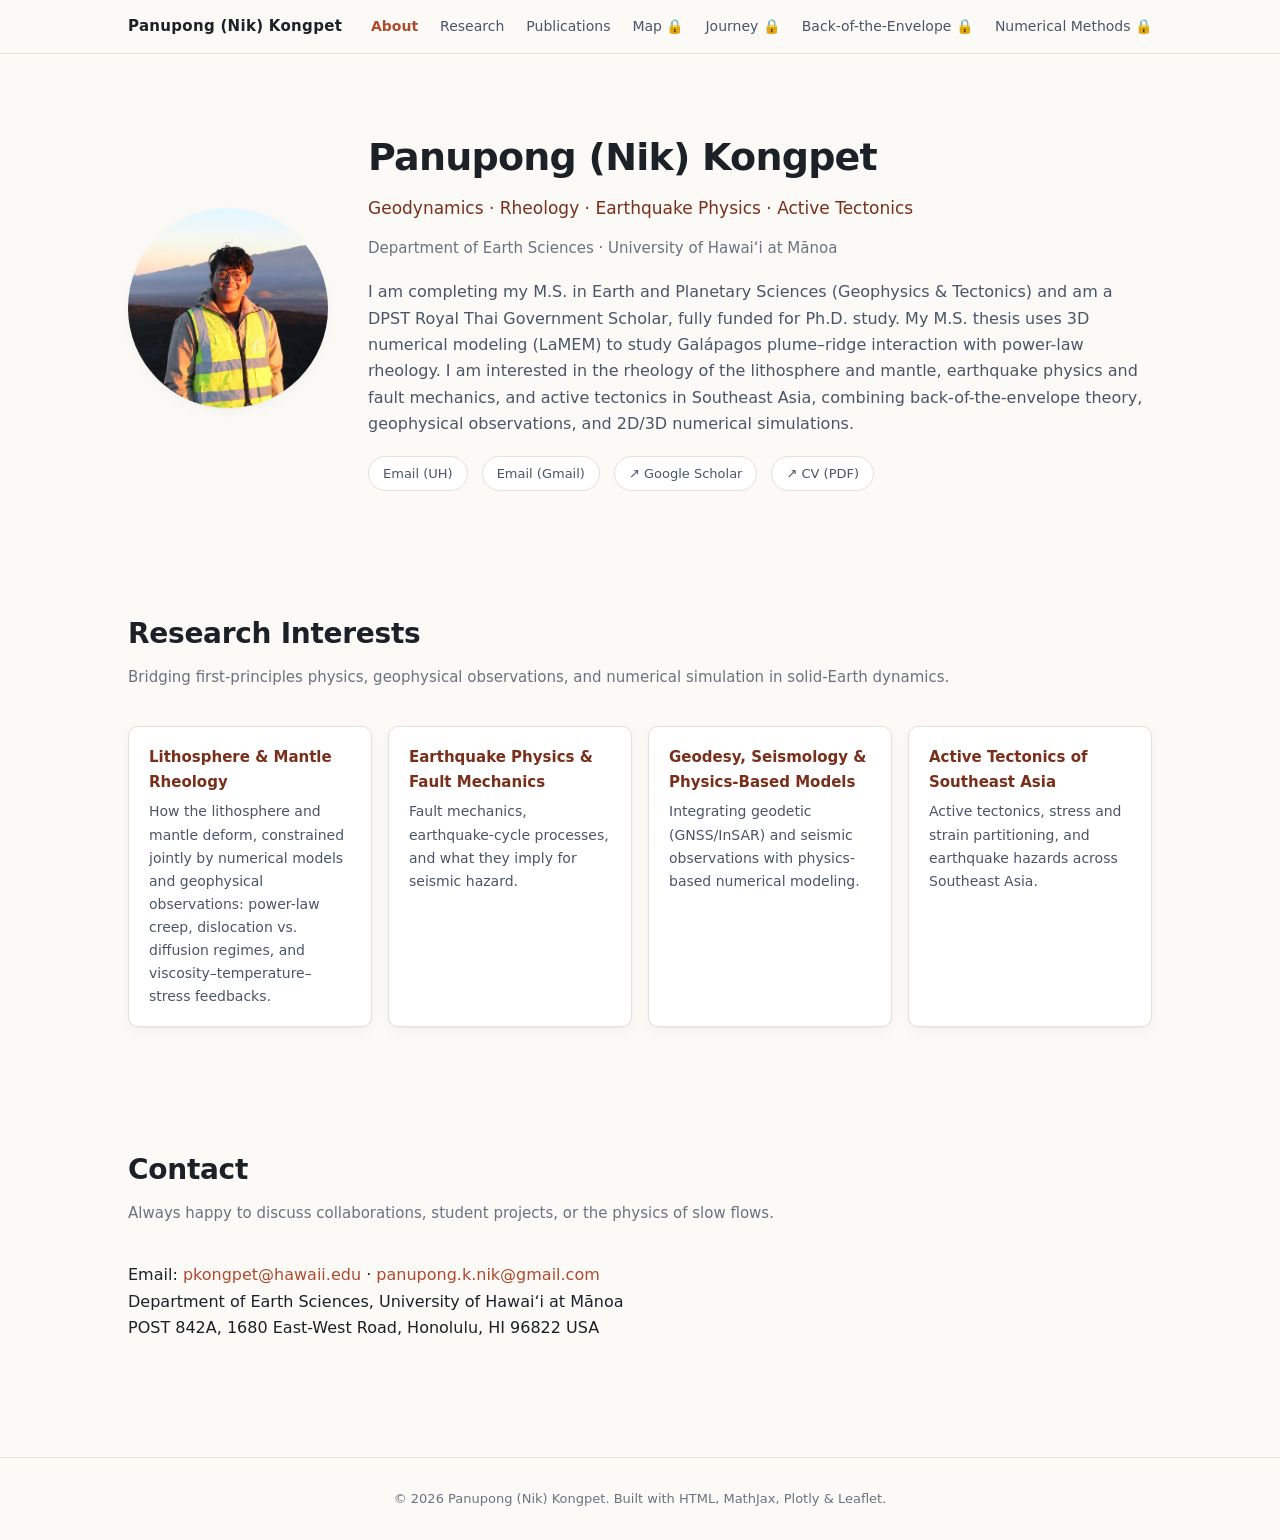
==== index.html @ 11a7fbb1 "Add files via upload" ====
<!DOCTYPE html>
<html lang="en">
<head>
<meta charset="UTF-8" />
<meta name="viewport" content="width=device-width, initial-scale=1.0" />
<title>About — Panupong (Nik) Kongpet</title>
<link rel="stylesheet" href="styles.css" />

</head>
<body>

<nav class="topnav">
  <div class="nav-inner">
    <a href="index.html" class="brand" style="text-decoration:none">Panupong (Nik) Kongpet</a>
    <div class="nav-links">
      <a href="index.html">About</a>
      <a href="research.html">Research</a>
      <a href="publications.html">Publications</a>
      <a href="map.html" title="Password required">Map 🔒</a>
      <a href="journey.html" title="Password required">Journey 🔒</a>
      <a href="analytical.html" title="Password required">Back-of-the-Envelope 🔒</a>
      <a href="numerical-methods.html" title="Password required">Numerical Methods 🔒</a>
    </div>
  </div>
</nav>

<main>
  <section id="about" class="hero">
    <img class="avatar" src="profile.jpg" alt="Portrait of Panupong (Nik) Kongpet" />
    <div>
      <h1>Panupong (Nik) Kongpet</h1>
      <p class="title">Geodynamics · Rheology · Earthquake Physics · Active Tectonics</p>
      <p class="affil">Department of Earth Sciences · University of Hawaiʻi at Mānoa</p>
      <p class="bio">
        I am completing my M.S. in Earth and Planetary Sciences (Geophysics &amp; Tectonics) and am a
        DPST Royal Thai Government Scholar, fully funded for Ph.D. study. My M.S. thesis uses 3D numerical
        modeling (LaMEM) to study Galápagos plume–ridge interaction with power-law rheology. I am interested in
        the rheology of the lithosphere and mantle, earthquake physics and fault mechanics, and active tectonics
        in Southeast Asia, combining back-of-the-envelope theory, geophysical observations, and 2D/3D numerical
        simulations.
      </p>
      <div class="links">
        <a href="mailto:pkongpet@hawaii.edu">Email (UH)</a>
        <a href="mailto:panupong.k.nik@gmail.com">Email (Gmail)</a>
        <a href="https://scholar.google.com/citations?hl=en&amp;user=eHWc3DcAAAAJ" target="_blank" rel="noopener">↗ Google Scholar</a>
        <a href="#" target="_blank" rel="noopener">↗ CV (PDF)</a>
      </div>
    </div>
  </section>

  <section id="research">
    <h2>Research Interests</h2>
    <p class="section-sub">Bridging first-principles physics, geophysical observations, and numerical simulation in solid-Earth dynamics.</p>

    <div class="interests">
      <div class="interest-card">
        <h4>Lithosphere &amp; Mantle Rheology</h4>
        <p>How the lithosphere and mantle deform, constrained jointly by numerical models and geophysical observations: power-law creep, dislocation vs. diffusion regimes, and viscosity–temperature–stress feedbacks.</p>
      </div>
      <div class="interest-card">
        <h4>Earthquake Physics &amp; Fault Mechanics</h4>
        <p>Fault mechanics, earthquake-cycle processes, and what they imply for seismic hazard.</p>
      </div>
      <div class="interest-card">
        <h4>Geodesy, Seismology &amp; Physics-Based Models</h4>
        <p>Integrating geodetic (GNSS/InSAR) and seismic observations with physics-based numerical modeling.</p>
      </div>
      <div class="interest-card">
        <h4>Active Tectonics of Southeast Asia</h4>
        <p>Active tectonics, stress and strain partitioning, and earthquake hazards across Southeast Asia.</p>
      </div>
    </div>
  </section>

  <section id="contact">
    <h2>Contact</h2>
    <p class="section-sub">Always happy to discuss collaborations, student projects, or the physics of slow flows.</p>
    <p>
      Email: <a href="mailto:pkongpet@hawaii.edu">pkongpet@hawaii.edu</a> · <a href="mailto:panupong.k.nik@gmail.com">panupong.k.nik@gmail.com</a><br />
      Department of Earth Sciences, University of Hawaiʻi at Mānoa<br />
      POST 842A, 1680 East-West Road, Honolulu, HI 96822 USA
    </p>
  </section>

</main>

<footer>
  © <span id="year"></span> Panupong (Nik) Kongpet. Built with HTML, MathJax, Plotly &amp; Leaflet.
</footer>

<script src="shared.js"></script>

</body>
</html>
---- styles.css ----
:root {
  --bg: #fbfaf7;
  --surface: #ffffff;
  --ink: #1c2128;
  --ink-soft: #4a5568;
  --muted: #6b7280;
  --accent: #b04a2f;       /* terracotta — like hot mantle */
  --accent-deep: #7a2f1b;
  --cool: #2c5f7c;         /* cool ocean lithosphere */
  --line: #e5e1d8;
  --code-bg: #f4f1ea;
  --shadow: 0 1px 2px rgba(0,0,0,0.04), 0 4px 16px rgba(0,0,0,0.04);
  --maxw: 1080px;
}

* { box-sizing: border-box; }
html { scroll-behavior: smooth; }
body {
  margin: 0;
  font-family: 'Inter', -apple-system, BlinkMacSystemFont, 'Segoe UI', system-ui, sans-serif;
  color: var(--ink);
  background: var(--bg);
  line-height: 1.65;
  font-size: 16px;
}

a { color: var(--accent); text-decoration: none; }
a:hover { text-decoration: underline; }

/* ===== Navigation ===== */
nav.topnav {
  position: sticky; top: 0; z-index: 50;
  background: rgba(251, 250, 247, 0.92);
  backdrop-filter: blur(8px);
  border-bottom: 1px solid var(--line);
}
nav .nav-inner {
  max-width: var(--maxw);
  margin: 0 auto;
  padding: 14px 28px;
  display: flex; align-items: center; justify-content: space-between;
  gap: 16px;
}
nav .brand {
  font-weight: 600;
  font-size: 15px;
  letter-spacing: 0.02em;
  color: var(--ink);
}
nav .nav-links {
  display: flex; gap: 22px; flex-wrap: wrap;
}
nav .nav-links a {
  color: var(--ink-soft);
  font-size: 14px;
  font-weight: 500;
}
nav .nav-links a:hover { color: var(--accent); text-decoration: none; }

/* ===== Layout ===== */
main { max-width: var(--maxw); margin: 0 auto; padding: 0 28px; }
section { padding: 80px 0 40px 0; scroll-margin-top: 70px; }
section h2 {
  font-size: 28px;
  font-weight: 600;
  margin: 0 0 8px 0;
  letter-spacing: -0.01em;
}
section .section-sub {
  color: var(--muted);
  margin: 0 0 36px 0;
  font-size: 15px;
}

/* ===== Hero / Profile ===== */
.hero {
  display: grid;
  grid-template-columns: 200px 1fr;
  gap: 40px;
  align-items: center;
  padding-top: 72px;
}
.hero .avatar {
  width: 200px;
  height: 200px;
  border-radius: 50%;
  object-fit: cover;
  object-position: center;
  display: block;
  box-shadow: var(--shadow);
}
.hero h1 {
  font-size: 38px;
  margin: 0 0 6px 0;
  font-weight: 600;
  letter-spacing: -0.02em;
}
.hero .title {
  color: var(--accent-deep);
  font-size: 17px;
  margin: 0 0 14px 0;
  font-weight: 500;
}
.hero .affil {
  color: var(--muted);
  margin: 0 0 18px 0;
  font-size: 15px;
}
.hero .bio { color: var(--ink-soft); margin: 0 0 18px 0; }
.hero .links { display: flex; gap: 14px; flex-wrap: wrap; }
.hero .links a {
  display: inline-flex; align-items: center; gap: 6px;
  padding: 6px 14px;
  border: 1px solid var(--line);
  border-radius: 999px;
  color: var(--ink-soft);
  font-size: 13px;
  background: var(--surface);
  transition: all 0.15s ease;
}
.hero .links a:hover {
  border-color: var(--accent);
  color: var(--accent);
  text-decoration: none;
}

/* ===== Research interests ===== */
.interests {
  display: grid;
  grid-template-columns: repeat(auto-fit, minmax(220px, 1fr));
  gap: 16px;
  margin-top: 28px;
}
.interest-card {
  background: var(--surface);
  border: 1px solid var(--line);
  padding: 18px 20px;
  border-radius: 10px;
  box-shadow: var(--shadow);
}
.interest-card h4 {
  margin: 0 0 6px 0;
  font-size: 15px;
  color: var(--accent-deep);
}
.interest-card p {
  margin: 0;
  font-size: 14px;
  color: var(--ink-soft);
}

/* ===== Publications ===== */
.pub {
  padding: 18px 0;
  border-bottom: 1px solid var(--line);
}
.pub:last-child { border-bottom: none; }
h3.pub-group {
  font-size: 17px;
  font-weight: 600;
  color: var(--accent-deep);
  margin: 32px 0 4px 0;
  padding-bottom: 6px;
  border-bottom: 2px solid var(--line);
}
.pub .pub-title {
  font-weight: 600;
  color: var(--ink);
  margin: 0 0 4px 0;
  font-size: 16px;
}
.pub .pub-authors { color: var(--ink-soft); font-size: 14px; margin: 0 0 4px 0; }
.pub .pub-venue { color: var(--muted); font-style: italic; font-size: 14px; margin: 0 0 8px 0; }
.pub .pub-tags { display: flex; gap: 8px; flex-wrap: wrap; }
.pub .pub-tags a {
  font-size: 12px;
  padding: 2px 10px;
  border: 1px solid var(--line);
  border-radius: 4px;
  color: var(--ink-soft);
  background: var(--code-bg);
}
.pub .pub-tags a:hover { color: var(--accent); border-color: var(--accent); text-decoration: none; }

/* ===== Analytical solutions ===== */
.analytical-card {
  background: var(--surface);
  border: 1px solid var(--line);
  border-radius: 12px;
  padding: 28px 32px;
  margin-bottom: 32px;
  box-shadow: var(--shadow);
}
.analytical-card h3 {
  margin: 0 0 6px 0;
  font-size: 20px;
  font-weight: 600;
  color: var(--accent-deep);
}
.analytical-card .desc {
  color: var(--ink-soft);
  margin: 0 0 20px 0;
  font-size: 15px;
}
.eq-block {
  background: var(--code-bg);
  border-left: 3px solid var(--accent);
  padding: 14px 22px;
  margin: 16px 0;
  border-radius: 4px;
  overflow-x: auto;
}
.eq-block p {
  margin: 14px 0 4px 0;
  line-height: 1.5;
}
.eq-block p:first-child { margin-top: 4px; }
.eq-block p strong { color: var(--accent-deep); }
.eq-block mjx-container[display="true"] {
  margin-top: 2px !important;
  margin-bottom: 4px !important;
}
.params {
  display: grid;
  grid-template-columns: 1fr 1fr;
  gap: 14px 24px;
  margin: 18px 0;
}
.param {
  display: flex;
  flex-direction: column;
  gap: 4px;
}
.param label {
  font-size: 13px;
  color: var(--ink-soft);
  display: flex; justify-content: space-between;
}
.param label span.val { color: var(--accent-deep); font-weight: 600; font-variant-numeric: tabular-nums; }

/* Editable value input — used both inside slider labels and in sci-input rows */
.val-input {
  padding: 2px 6px;
  border: 1px solid var(--line);
  border-radius: 4px;
  font-size: 13px;
  font-family: inherit;
  background: var(--surface);
  color: var(--accent-deep);
  font-weight: 600;
  font-variant-numeric: tabular-nums;
  -moz-appearance: textfield;
}
.val-input::-webkit-outer-spin-button,
.val-input::-webkit-inner-spin-button {
  -webkit-appearance: none; margin: 0;
}
.val-input:focus {
  outline: none;
  border-color: var(--accent);
  box-shadow: 0 0 0 2px rgba(176,74,47,0.15);
}
.param label .val-input { width: 78px; text-align: right; }
.sci-input .val-input { width: 100%; text-align: right; }
.param input[type="range"] {
  -webkit-appearance: none;
  width: 100%;
  height: 4px;
  background: var(--line);
  border-radius: 2px;
  outline: none;
}
.param input[type="range"]::-webkit-slider-thumb {
  -webkit-appearance: none;
  width: 16px; height: 16px;
  border-radius: 50%;
  background: var(--accent);
  cursor: pointer;
  border: 2px solid white;
  box-shadow: 0 1px 3px rgba(0,0,0,0.2);
}
.param input[type="range"]::-moz-range-thumb {
  width: 16px; height: 16px;
  border-radius: 50%;
  background: var(--accent);
  cursor: pointer;
  border: 2px solid white;
}
.plot { width: 100%; height: 380px; margin-top: 16px; }

/* Mode toggle (composite vs diffusion-only) */
.mode-toggle {
  display: flex; gap: 6px; flex-wrap: wrap;
  background: var(--code-bg);
  padding: 5px;
  border-radius: 8px;
  margin: 4px 0 18px 0;
  width: fit-content;
}
.mode-toggle label {
  cursor: pointer;
  padding: 6px 14px;
  border-radius: 6px;
  font-size: 13px;
  color: var(--ink-soft);
  transition: all 0.15s ease;
  display: flex; align-items: center; gap: 6px;
}
.mode-toggle input[type="radio"] { display: none; }
.mode-toggle input[type="radio"]:checked + span {
  color: var(--accent-deep);
  font-weight: 600;
}
.mode-toggle label:has(input:checked) {
  background: var(--surface);
  box-shadow: 0 1px 3px rgba(0,0,0,0.08);
}

/* Mantissa slider + mantissa# + exponent# (scientific) input row */
.sci-input {
  display: grid;
  grid-template-columns: 1fr 64px auto 56px;
  gap: 8px;
  align-items: center;
}

/* Prefactor widget — unit dropdown + live conversion display */
.pref-meta {
  display: flex;
  gap: 10px;
  align-items: center;
  margin-top: 6px;
  font-size: 11.5px;
  color: var(--muted);
  flex-wrap: wrap;
}
.pref-unit {
  font-family: inherit;
  font-size: 11.5px;
  padding: 2px 6px;
  border: 1px solid var(--line);
  border-radius: 4px;
  background: var(--surface);
  color: var(--ink-soft);
  cursor: pointer;
}
.pref-conv {
  font-family: 'SF Mono', 'Menlo', monospace;
  font-size: 11px;
  color: var(--ink-soft);
}

/* Sub-card for Section 4 viscosity controls */
.visc-block {
  margin-top: 22px;
  padding: 18px 20px;
  background: var(--code-bg);
  border-radius: 10px;
  border-left: 3px solid var(--cool);
}
.visc-block h4 {
  margin: 0 0 4px 0;
  font-size: 14px;
  color: var(--cool);
  font-weight: 600;
}
.visc-block p {
  margin: 0 0 12px 0;
  font-size: 12.5px;
  color: var(--ink-soft);
}
.sci-input .sci-x10 {
  font-size: 12px;
  color: var(--muted);
  white-space: nowrap;
}
.sci-input input[type="number"] {
  width: 100%;
  padding: 4px 6px;
  border: 1px solid var(--line);
  border-radius: 4px;
  font-size: 13px;
  font-family: inherit;
  background: var(--surface);
  color: var(--ink);
  -moz-appearance: textfield;
}
.sci-input input[type="number"]::-webkit-outer-spin-button,
.sci-input input[type="number"]::-webkit-inner-spin-button {
  -webkit-appearance: none; margin: 0;
}
.sci-input input[type="number"]:focus {
  outline: none;
  border-color: var(--accent);
}
.vars-table {
  width: 100%;
  border-collapse: collapse;
  font-size: 14px;
  margin-top: 12px;
}
.vars-table th, .vars-table td {
  padding: 6px 10px;
  text-align: left;
  border-bottom: 1px solid var(--line);
}
.vars-table th { color: var(--muted); font-weight: 500; font-size: 12px; text-transform: uppercase; letter-spacing: 0.05em; }

/* ===== Numerical modeling ===== */
.model-grid {
  display: grid;
  grid-template-columns: repeat(auto-fit, minmax(280px, 1fr));
  gap: 20px;
}
.model-card {
  background: var(--surface);
  border: 1px solid var(--line);
  border-radius: 12px;
  overflow: hidden;
  box-shadow: var(--shadow);
  transition: transform 0.15s ease;
}
.model-card:hover { transform: translateY(-2px); }
.model-thumb {
  width: 100%; height: 180px;
  background: linear-gradient(135deg, var(--cool) 0%, #6b3a52 50%, var(--accent) 100%);
  position: relative;
  overflow: hidden;
}
.model-thumb svg { width: 100%; height: 100%; }
.model-card .body { padding: 18px 22px; }
.model-card h4 {
  margin: 0 0 6px 0;
  font-size: 16px;
  color: var(--ink);
}
.model-card p {
  margin: 0 0 10px 0;
  font-size: 14px;
  color: var(--ink-soft);
}
.model-card .badge {
  display: inline-block;
  font-size: 11px;
  padding: 2px 8px;
  background: var(--code-bg);
  color: var(--accent-deep);
  border-radius: 4px;
  margin-right: 6px;
  font-weight: 500;
  text-transform: uppercase;
  letter-spacing: 0.05em;
}

/* ===== Interactive map ===== */
.map-wrap {
  background: var(--surface);
  border: 1px solid var(--line);
  border-radius: 12px;
  overflow: hidden;
  box-shadow: var(--shadow);
}
#worldmap {
  width: 100%;
  height: 540px;
  background: #0a1622;
}
.map-legend {
  padding: 12px 18px;
  border-top: 1px solid var(--line);
  font-size: 13px;
  color: var(--ink-soft);
  display: flex; gap: 18px; flex-wrap: wrap; align-items: center;
}
.map-legend .swatch {
  display: inline-block; width: 14px; height: 14px;
  border-radius: 3px; margin-right: 6px; vertical-align: middle;
  border: 1px solid rgba(0,0,0,0.1);
}
.map-note {
  margin-top: 14px;
  font-size: 13px;
  color: var(--muted);
  line-height: 1.55;
}
/* Leaflet pane styling tweaks */
.leaflet-container { font-family: inherit; }
.leaflet-control-layers { font-size: 13px; }
.leaflet-popup-content { font-size: 13px; }

/* Hot-spot star marker (transparent background — only the SVG star shows) */
.hotspot-star-icon {
  background: transparent;
  border: none;
}

/* Permanent two-letter code beside the orange (Ito 2003 ridge) hot spots */
.leaflet-tooltip.hotspot-label {
  background: rgba(255,255,255,0.88);
  border: 1px solid #7a2f1b;
  color: #1c2128;
  font-weight: 600;
  font-size: 11px;
  padding: 1px 5px;
  border-radius: 3px;
  box-shadow: none;
  white-space: nowrap;
}
.leaflet-tooltip.hotspot-label::before { display: none; }

/* Legend swatch shaped like a star (clip-path) for hot-spot rows */
.map-legend .swatch.swatch-star {
  clip-path: polygon(
    50%   0%,  61%  35%,  98%  35%,  68%  57%,
    79%  91%,  50%  70%,  21%  91%,  32%  57%,
     2%  35%,  39%  35%
  );
  border-radius: 0;
  border: none;
}

/* Geochem-sample legend swatch — discrete Ito 2003 ramp */
.map-legend .swatch.swatch-circle {
  background: linear-gradient(to right,
    #ffec8a 0%,    #ffec8a 20%,
    #ff9a30 20%,   #ff9a30 40%,
    #e8561c 40%,   #e8561c 60%,
    #a52214 60%,   #a52214 80%,
    #5d1208 80%,   #5d1208 100%);
  border: none;
  border-radius: 50%;
}

/* Sr-87/Sr-86 colorbar — matches Ito 2003 Fig 1 ramp, extended for crustal */
.sr-colorbar {
  padding: 10px 18px 14px 18px;
  border-top: 1px solid var(--line);
  font-size: 12px;
  color: var(--ink-soft);
}
.sr-colorbar .cb-title {
  display: block;
  font-size: 12px;
  margin-bottom: 6px;
  color: var(--ink-soft);
}
/* Discrete Sr colorbar — matches Ito 2003 Fig. 1 (5 bins over 0.7025–0.7050)
   with three extra dark bins to cover continental-rift values >0.7050.   */
.sr-colorbar .cb-bar {
  height: 14px;
  border-radius: 3px;
  border: 1px solid rgba(0,0,0,0.4);
  background: linear-gradient(
    to right,
    /* 0.7025 → 0.7050 : Ito 2003 bins (each 6.25 % wide) */
    #ffec8a 0%,    #ffec8a 6.25%,
    #ff9a30 6.25%, #ff9a30 12.5%,
    #e8561c 12.5%, #e8561c 18.75%,
    #a52214 18.75%,#a52214 25%,
    #5d1208 25%,   #5d1208 31.25%,
    /* 0.7050 → 0.7400 : crustal-extension bins */
    #3a0a06 31.25%,#3a0a06 50%,
    #1f0503 50%,   #1f0503 75%,
    #0a0200 75%,   #0a0200 100%
  );
}

/* Discrete Pb colorbar — DMM (blue) → HIMU (red), 8 evenly-spaced bins. */
.pb-colorbar { padding: 10px 18px 14px 18px; border-top: 1px solid var(--line);
  font-size: 12px; color: var(--ink-soft); }
.pb-colorbar .cb-title { display:block; font-size:12px; margin-bottom:6px; }
.pb-colorbar .cb-bar {
  height: 14px;
  border-radius: 3px;
  border: 1px solid rgba(0,0,0,0.4);
  background: linear-gradient(
    to right,
    #1a3a8a 0%,    #1a3a8a 12.5%,
    #3367c2 12.5%, #3367c2 25%,
    #4ea2c8 25%,   #4ea2c8 37.5%,
    #7fc69a 37.5%, #7fc69a 50%,
    #cdd96b 50%,   #cdd96b 62.5%,
    #f0a83a 62.5%, #f0a83a 75%,
    #dd5826 75%,   #dd5826 87.5%,
    #992411 87.5%, #992411 100%
  );
}
.pb-colorbar .cb-ticks {
  margin-top: 4px;
  position: relative;
  height: 14px;
  font-size: 10.5px;
  color: var(--muted);
}
.pb-colorbar .cb-ticks span {
  position: absolute;
  transform: translateX(-50%);
  white-space: nowrap;
  top: 0;
}

/* Sr/Pb color-mode radio row */
.color-mode-row {
  padding: 10px 18px 0;
  font-size: 13px;
  color: var(--ink-soft);
  display: flex; align-items: center; flex-wrap: wrap; gap: 14px;
}
.color-mode-row .cm-label { font-weight: 600; color: var(--ink); }
.color-mode-row label { cursor: pointer; }
.color-mode-row label input { margin-right: 4px; accent-color: var(--accent); vertical-align: middle; }
.color-mode-row .cm-hint { color: var(--muted); font-size: 12px; flex-basis: 100%; }
.sr-colorbar .cb-ticks {
  margin-top: 4px;
  position: relative;
  height: 14px;
  font-size: 10.5px;
  color: var(--muted);
}
.sr-colorbar .cb-ticks span {
  position: absolute;
  transform: translateX(-50%);
  white-space: nowrap;
  top: 0;
}

/* Layer toggles below the map (replaces in-map Leaflet layer control) */
.map-controls {
  border-top: 1px solid var(--line);
  padding: 14px 18px 16px;
  display: grid;
  grid-template-columns: repeat(auto-fit, minmax(220px, 1fr));
  gap: 14px 24px;
  background: var(--surface);
}
.map-controls .ctrl-group h4 {
  margin: 0 0 6px 0;
  font-size: 12px;
  font-weight: 600;
  letter-spacing: 0.04em;
  text-transform: uppercase;
  color: var(--ink);
}
.map-controls .ctrl-group label {
  display: block;
  font-size: 13px;
  color: var(--ink-soft);
  line-height: 1.55;
  cursor: pointer;
  user-select: none;
}
.map-controls .ctrl-group label input {
  margin-right: 7px;
  vertical-align: middle;
  accent-color: var(--accent);
}

/* ===== Footer ===== */
footer {
  border-top: 1px solid var(--line);
  margin-top: 60px;
  padding: 30px 28px;
  text-align: center;
  color: var(--muted);
  font-size: 13px;
}

/* ===== Section 7 — 3-up plot row (F, φ, η vs depth) ===== */
.porosity-plots {
  display: grid;
  grid-template-columns: repeat(3, minmax(0, 1fr));
  gap: 12px;
  margin-top: 16px;
}
.porosity-plots .porosity-plot {
  height: 520px;
  margin-top: 0;
  width: 100%;
  min-width: 0;
}
@media (max-width: 960px) {
  .porosity-plots { grid-template-columns: 1fr; }
  .porosity-plots .porosity-plot { height: 460px; }
}

/* ===== Section 8 — PRS vs plume-width editable table ===== */
.prs-table {
  width: 100%;
  border-collapse: collapse;
  font-size: 13px;
  background: var(--surface);
}
.prs-table th,
.prs-table td {
  padding: 8px 10px;
  border-bottom: 1px solid var(--line);
  text-align: left;
}
.prs-table th {
  font-weight: 600;
  color: var(--accent-deep);
  background: var(--code-bg);
  font-size: 12.5px;
}
.prs-table td input[type="number"] {
  width: 100%;
  padding: 4px 8px;
  border: 1px solid var(--line);
  border-radius: 4px;
  background: var(--surface);
  color: var(--ink);
  font-family: inherit;
  font-size: 13px;
  font-variant-numeric: tabular-nums;
  -moz-appearance: textfield;
}
.prs-table td input[type="number"]::-webkit-outer-spin-button,
.prs-table td input[type="number"]::-webkit-inner-spin-button {
  -webkit-appearance: none; margin: 0;
}
.prs-table td input[type="number"]:focus {
  outline: none;
  border-color: var(--accent);
  box-shadow: 0 0 0 2px rgba(176,74,47,0.15);
}
.prs-table .prs-del {
  background: transparent;
  border: 1px solid var(--line);
  border-radius: 4px;
  color: var(--muted);
  cursor: pointer;
  padding: 2px 8px;
  font-size: 14px;
  line-height: 1;
}
.prs-table .prs-del:hover {
  color: var(--accent);
  border-color: var(--accent);
}
.prs-btn {
  font-family: inherit;
  font-size: 13px;
  padding: 6px 14px;
  border-radius: 6px;
  border: 1px solid var(--accent);
  background: var(--accent);
  color: #fff;
  cursor: pointer;
  transition: all 0.15s ease;
}
.prs-btn:hover { filter: brightness(1.05); }
.prs-btn-ghost {
  background: var(--surface);
  color: var(--accent-deep);
}
.prs-btn-ghost:hover {
  background: var(--code-bg);
}

/* ===== Responsive ===== */
@media (max-width: 720px) {
  .hero { grid-template-columns: 1fr; text-align: center; }
  .hero .avatar { margin: 0 auto; width: 140px; height: 140px; font-size: 48px; }
  .hero .links { justify-content: center; }
  .params { grid-template-columns: 1fr; }
  section { padding: 56px 0 28px 0; }
  .analytical-card { padding: 22px 18px; }
}

/* ===== Journey / fieldwork blog ===== */
.journey-intro {
  max-width: 720px;
  margin: 0 0 36px 0;
  color: var(--ink-soft);
  font-size: 16px;
}
.journey-timeline {
  display: flex;
  flex-direction: column;
  gap: 28px;
  position: relative;
  padding-left: 28px;
  border-left: 2px solid var(--line);
}
.journey-post {
  background: var(--surface);
  border: 1px solid var(--line);
  border-radius: 12px;
  box-shadow: var(--shadow);
  overflow: hidden;
  position: relative;
}
.journey-post::before {
  content: '';
  position: absolute;
  left: -36px; top: 24px;
  width: 14px; height: 14px;
  border-radius: 50%;
  background: var(--accent);
  border: 3px solid var(--bg);
  box-shadow: 0 0 0 2px var(--line);
}
.journey-post .post-image {
  width: 100%;
  height: 220px;
  background: linear-gradient(135deg, var(--cool), var(--accent));
  display: flex; align-items: center; justify-content: center;
  color: white;
  font-size: 48px;
  font-weight: 600;
  letter-spacing: 0.05em;
  position: relative;
  overflow: hidden;
}
.journey-post .post-image .post-image-label {
  position: absolute;
  bottom: 12px; right: 16px;
  font-size: 11px;
  color: rgba(255,255,255,0.85);
  text-transform: uppercase;
  letter-spacing: 0.1em;
  font-weight: 500;
}
.journey-post .post-body {
  padding: 22px 28px 26px 28px;
}
.post-meta {
  display: flex; gap: 14px; flex-wrap: wrap;
  font-size: 12.5px;
  color: var(--muted);
  margin-bottom: 6px;
  align-items: center;
}
.post-date {
  font-weight: 600;
  color: var(--accent-deep);
  font-variant-numeric: tabular-nums;
}
.post-location { display: inline-flex; align-items: center; gap: 4px; }
.journey-post h3 {
  margin: 0 0 8px 0;
  font-size: 19px;
  font-weight: 600;
  letter-spacing: -0.01em;
  color: var(--ink);
}
.post-lede {
  margin: 0 0 14px 0;
  font-size: 15px;
  font-style: italic;
  color: var(--ink-soft);
  line-height: 1.55;
}
.post-text {
  margin: 0 0 12px 0;
  color: var(--ink);
  font-size: 15px;
  line-height: 1.7;
}
.post-tags {
  display: flex; gap: 6px; flex-wrap: wrap;
  margin-top: 16px;
  padding-top: 14px;
  border-top: 1px solid var(--line);
}
.post-tags .tag {
  font-size: 11px;
  padding: 3px 10px;
  background: var(--code-bg);
  color: var(--accent-deep);
  border-radius: 999px;
  font-weight: 500;
  text-transform: lowercase;
  letter-spacing: 0.02em;
}
@media (max-width: 600px) {
  .journey-timeline { padding-left: 18px; }
  .journey-post::before { left: -25px; }
  .journey-post .post-body { padding: 18px 18px 22px 18px; }
  .journey-post .post-image { height: 160px; font-size: 36px; }
}

/* ===== Active nav link (current page) ===== */
nav .nav-links a.active {
  color: var(--accent);
  font-weight: 600;
}

/* §14 — buoyancy-flux parameter inputs */
.bflux-params {
  display: flex; flex-wrap: wrap; gap: 14px; align-items: center;
  margin-top: 10px; font-size: 13px;
}
.bflux-params label { display: flex; align-items: center; gap: 6px; }
.bflux-params input {
  width: 80px; padding: 4px 6px; border: 1px solid #ccc;
  border-radius: 4px; font-size: 13px;
}

/* Section 15 — Ribe (1996) comparison: two panels side by side */
.r96c-grid {
  display: grid;
  grid-template-columns: 1fr 1fr;
  gap: 16px;
  margin-top: 16px;
}
.r96c-grid .plot { margin-top: 0; }
.prs-table td.r96c-out { font-variant-numeric: tabular-nums; color: var(--accent-deep); }
@media (max-width: 860px) {
  .r96c-grid { grid-template-columns: 1fr; }
}
.prs-table td input.r96c-eta {
  width: 100%; padding: 4px 8px; border: 1px solid var(--line); border-radius: 4px;
  background: var(--surface); color: var(--ink); font-family: inherit; font-size: 13px;
  font-variant-numeric: tabular-nums; min-width: 64px;
}

/* ===== Map v2 (thesis Fig. 1) — colour bars, legend swatches ===== */
.map-colorbars {
  display: grid; grid-template-columns: repeat(auto-fit, minmax(300px, 1fr));
  gap: 10px 32px; padding: 10px 18px 14px; border-top: 1px solid var(--line);
}
.cbar { font-size: 12px; color: var(--ink-soft); }
.cbar .cb-title { display: block; margin-bottom: 6px; }
.cbar .cb-row { display: flex; align-items: center; }
.cbar .cb-steps {
  flex: 1; display: flex; height: 14px;
  border: 1px solid rgba(0,0,0,0.45);
}
.cbar .cb-steps span { flex: 1; }
.cbar .cb-arrow { width: 0; height: 0; border-top: 8px solid transparent; border-bottom: 8px solid transparent; }
.cbar .cb-left  { border-right: 10px solid #000; }
.cbar .cb-right { border-left: 10px solid #000; }
.cbar .cb-ticks {
  position: relative; height: 15px; margin: 3px 10px 0;
  font-size: 10.5px; color: var(--muted);
}
.cbar .cb-ticks span { position: absolute; transform: translateX(-50%); white-space: nowrap; }
.cbar .cb-note { display: block; margin-top: 2px; font-size: 11.5px; color: var(--muted); }
.map-legend .swatch.swatch-ring { background: transparent; border: 2px solid #000; border-radius: 50%; }
.map-legend .swatch.swatch-dot  { background: #ec7832; border: 1px solid #333; border-radius: 50%; width: 9px; height: 9px; }
.map-legend .swatch.swatch-llsvp {
  height: 4px; border: none;
  background: repeating-linear-gradient(to right, #7b3294 0 9px, #fff 9px 12px);
  box-shadow: 0 0 0 1px #fff;
}
.leaflet-tooltip.hotspot-label { border: none; background: rgba(255,255,255,0.75); font-size: 9.5px; font-weight: 700; padding: 0 3px; line-height: 1.35; }
.hs-anchor { background: transparent; border: none; }
table.iso-pop { border-collapse: collapse; margin: 4px 0; font-size: 12px; }
table.iso-pop td { padding: 1px 8px 1px 0; }
table.iso-pop td:last-child { font-weight: 600; font-variant-numeric: tabular-nums; }
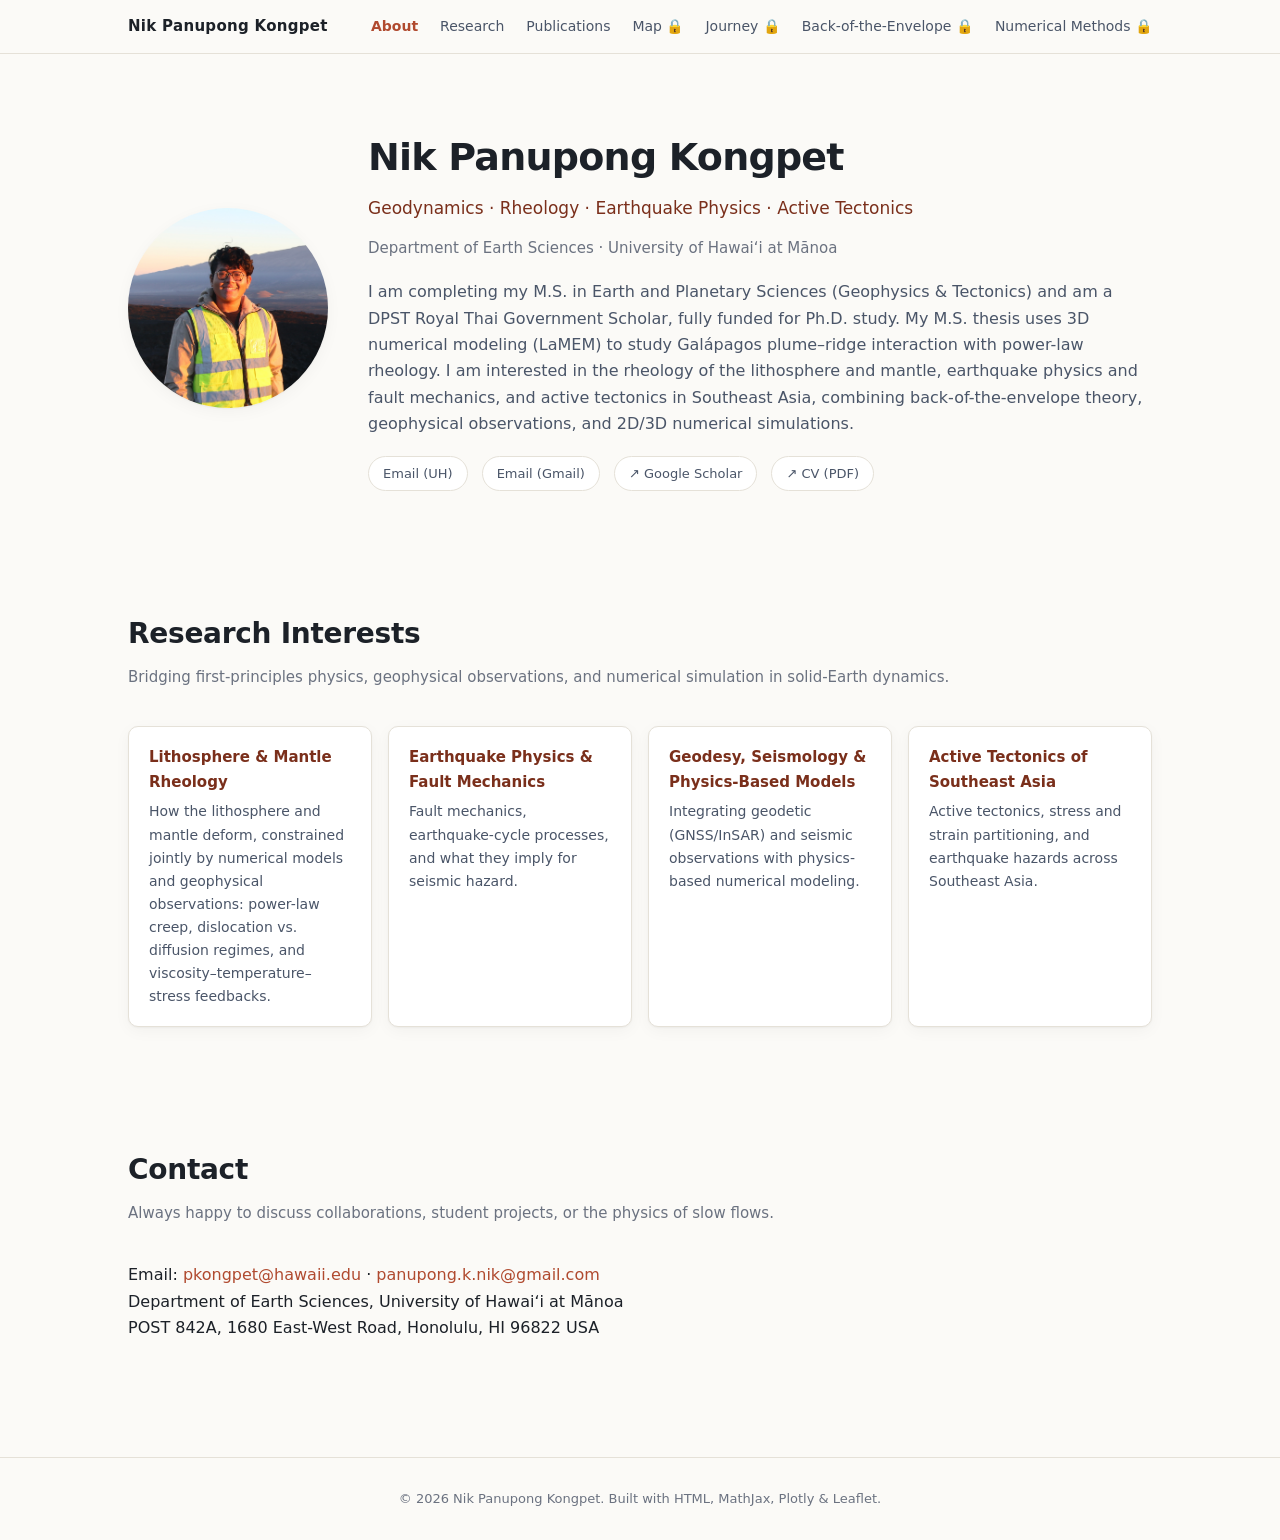
==== commit a527fefd: "Add files via upload" ====
--- a/index.html
+++ b/index.html
@@ -3,7 +3,7 @@
 <head>
 <meta charset="UTF-8" />
 <meta name="viewport" content="width=device-width, initial-scale=1.0" />
-<title>About — Panupong (Nik) Kongpet</title>
+<title>About — Nik Panupong Kongpet</title>
 <link rel="stylesheet" href="styles.css" />
 
 </head>
@@ -11,7 +11,7 @@
 
 <nav class="topnav">
   <div class="nav-inner">
-    <a href="index.html" class="brand" style="text-decoration:none">Panupong (Nik) Kongpet</a>
+    <a href="index.html" class="brand" style="text-decoration:none">Nik Panupong Kongpet</a>
     <div class="nav-links">
       <a href="index.html">About</a>
       <a href="research.html">Research</a>
@@ -26,9 +26,9 @@
 
 <main>
   <section id="about" class="hero">
-    <img class="avatar" src="profile.jpg" alt="Portrait of Panupong (Nik) Kongpet" />
+    <img class="avatar" src="profile.jpg" alt="Portrait of Nik Panupong Kongpet" />
     <div>
-      <h1>Panupong (Nik) Kongpet</h1>
+      <h1>Nik Panupong Kongpet</h1>
       <p class="title">Geodynamics · Rheology · Earthquake Physics · Active Tectonics</p>
       <p class="affil">Department of Earth Sciences · University of Hawaiʻi at Mānoa</p>
       <p class="bio">
@@ -85,7 +85,7 @@
 </main>
 
 <footer>
-  © <span id="year"></span> Panupong (Nik) Kongpet. Built with HTML, MathJax, Plotly &amp; Leaflet.
+  © <span id="year"></span> Nik Panupong Kongpet. Built with HTML, MathJax, Plotly &amp; Leaflet.
 </footer>
 
 <script src="shared.js"></script>
